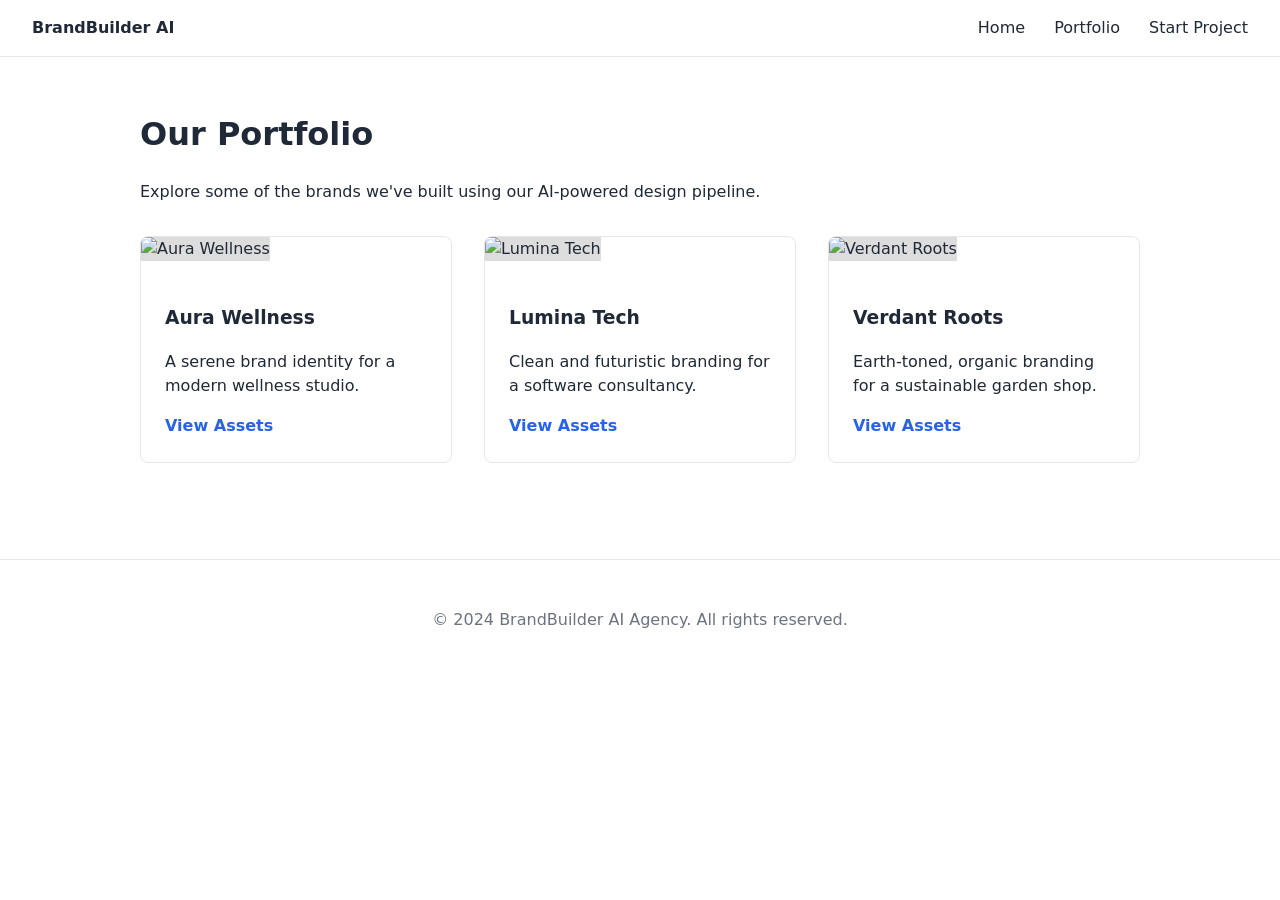
==== web/portfolio.html @ eec410d2 "feat: add agency website structure (homepage, portfolio, intake form)" ====
<!DOCTYPE html>
<html lang="en">
<head>
    <meta charset="UTF-8">
    <meta name="viewport" content="width=device-width, initial-scale=1.0">
    <title>Portfolio - BrandBuilder AI</title>
    <link rel="stylesheet" href="style.css">
</head>
<body>
    <header>
        <div class="logo"><strong>BrandBuilder AI</strong></div>
        <nav>
            <a href="index.html">Home</a>
            <a href="portfolio.html">Portfolio</a>
            <a href="intake-form.html">Start Project</a>
        </nav>
    </header>

    <div class="container">
        <h1>Our Portfolio</h1>
        <p>Explore some of the brands we've built using our AI-powered design pipeline.</p>

        <div class="portfolio-grid">
            <div class="portfolio-item">
                <img src="https://via.placeholder.com/400x200?text=Aura+Wellness" alt="Aura Wellness">
                <div class="content">
                    <h3>Aura Wellness</h3>
                    <p>A serene brand identity for a modern wellness studio.</p>
                    <a href="/home/team/shared/portfolio/aura-wellness/" class="btn" style="background-color: transparent; color: var(--primary-color); padding: 0;">View Assets</a>
                </div>
            </div>
            <div class="portfolio-item">
                <img src="https://via.placeholder.com/400x200?text=Lumina+Tech" alt="Lumina Tech">
                <div class="content">
                    <h3>Lumina Tech</h3>
                    <p>Clean and futuristic branding for a software consultancy.</p>
                    <a href="/home/team/shared/portfolio/lumina-tech/" class="btn" style="background-color: transparent; color: var(--primary-color); padding: 0;">View Assets</a>
                </div>
            </div>
            <div class="portfolio-item">
                <img src="https://via.placeholder.com/400x200?text=Verdant+Roots" alt="Verdant Roots">
                <div class="content">
                    <h3>Verdant Roots</h3>
                    <p>Earth-toned, organic branding for a sustainable garden shop.</p>
                    <a href="/home/team/shared/portfolio/verdant-roots/" class="btn" style="background-color: transparent; color: var(--primary-color); padding: 0;">View Assets</a>
                </div>
            </div>
        </div>
    </div>

    <footer>
        <p>&copy; 2024 BrandBuilder AI Agency. All rights reserved.</p>
    </footer>
</body>
</html>
---- web/style.css ----
:root {
  --primary-color: #2563eb;
  --secondary-color: #1e40af;
  --text-color: #1f2937;
  --bg-color: #ffffff;
  --section-bg: #f3f4f6;
  --border-color: #e5e7eb;
}

body {
  font-family: 'Inter', system-ui, -apple-system, sans-serif;
  line-height: 1.5;
  color: var(--text-color);
  background-color: var(--bg-color);
  margin: 0;
  padding: 0;
}

header {
  background-color: var(--bg-color);
  border-bottom: 1px solid var(--border-color);
  padding: 1rem 2rem;
  display: flex;
  justify-content: space-between;
  align-items: center;
}

nav a {
  margin-left: 1.5rem;
  text-decoration: none;
  color: var(--text-color);
  font-weight: 500;
}

nav a:hover {
  color: var(--primary-color);
}

.container {
  max-width: 1000px;
  margin: 0 auto;
  padding: 2rem;
}

.hero {
  padding: 4rem 2rem;
  text-align: center;
  background-color: var(--section-bg);
}

.hero h1 {
  font-size: 3rem;
  margin-bottom: 1rem;
}

.hero p {
  font-size: 1.25rem;
  color: #4b5563;
  max-width: 600px;
  margin: 0 auto 2rem;
}

.btn {
  display: inline-block;
  background-color: var(--primary-color);
  color: white;
  padding: 0.75rem 1.5rem;
  border-radius: 0.375rem;
  text-decoration: none;
  font-weight: 600;
  transition: background-color 0.2s;
}

.btn:hover {
  background-color: var(--secondary-color);
}

.portfolio-grid {
  display: grid;
  grid-template-columns: repeat(auto-fit, minmax(300px, 1fr));
  gap: 2rem;
  margin-top: 2rem;
}

.portfolio-item {
  border: 1px solid var(--border-color);
  border-radius: 0.5rem;
  overflow: hidden;
  transition: transform 0.2s;
}

.portfolio-item:hover {
  transform: translateY(-4px);
}

.portfolio-item img {
  width: 100%;
  height: 200px;
  object-fit: cover;
  background-color: #ddd;
}

.portfolio-item .content {
  padding: 1.5rem;
}

.form-group {
  margin-bottom: 1.5rem;
}

label {
  display: block;
  margin-bottom: 0.5rem;
  font-weight: 500;
}

input, textarea, select {
  width: 100%;
  padding: 0.75rem;
  border: 1px solid var(--border-color);
  border-radius: 0.375rem;
  font-size: 1rem;
}

footer {
  text-align: center;
  padding: 2rem;
  border-top: 1px solid var(--border-color);
  margin-top: 4rem;
  color: #6b7280;
}
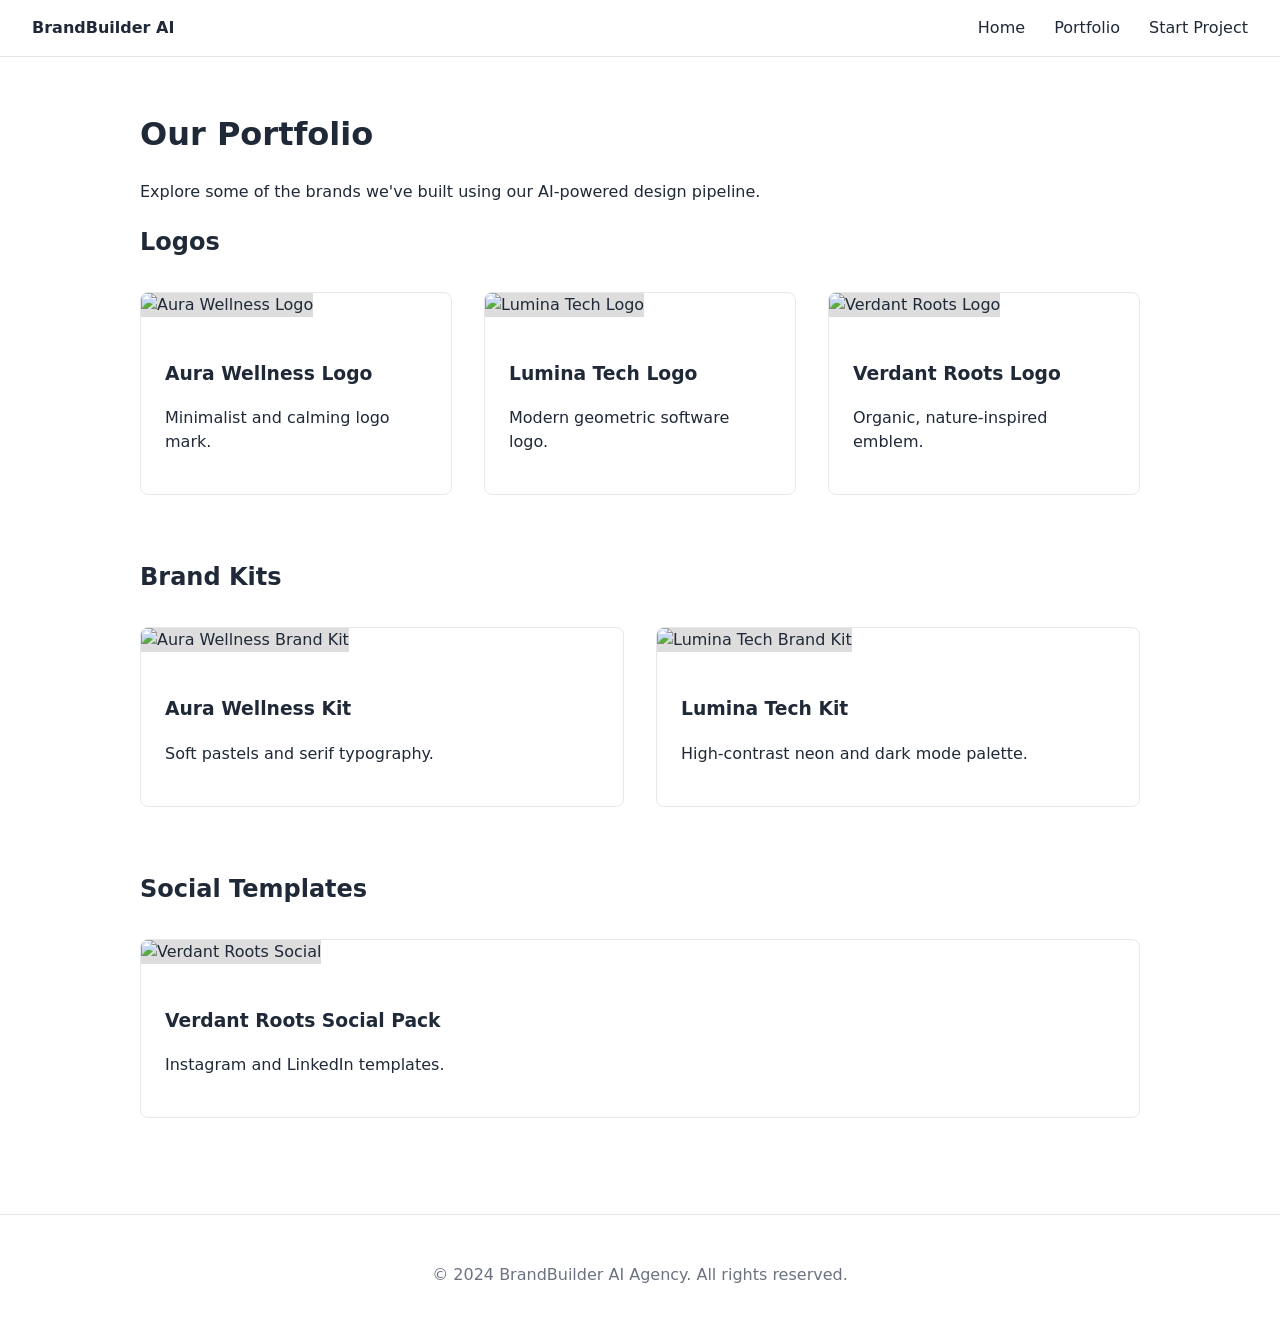
==== commit 3eb3e2df: "style: categorize portfolio by asset type (logos, kits, social)" ====
--- a/web/portfolio.html
+++ b/web/portfolio.html
@@ -20,32 +20,65 @@
         <h1>Our Portfolio</h1>
         <p>Explore some of the brands we've built using our AI-powered design pipeline.</p>
 
-        <div class="portfolio-grid">
-            <div class="portfolio-item">
-                <img src="https://via.placeholder.com/400x200?text=Aura+Wellness" alt="Aura Wellness">
-                <div class="content">
-                    <h3>Aura Wellness</h3>
-                    <p>A serene brand identity for a modern wellness studio.</p>
-                    <a href="/home/team/shared/portfolio/aura-wellness/" class="btn" style="background-color: transparent; color: var(--primary-color); padding: 0;">View Assets</a>
+        <section>
+            <h2>Logos</h2>
+            <div class="portfolio-grid">
+                <div class="portfolio-item">
+                    <img src="https://via.placeholder.com/400x200?text=Aura+Wellness+Logo" alt="Aura Wellness Logo">
+                    <div class="content">
+                        <h3>Aura Wellness Logo</h3>
+                        <p>Minimalist and calming logo mark.</p>
+                    </div>
+                </div>
+                <div class="portfolio-item">
+                    <img src="https://via.placeholder.com/400x200?text=Lumina+Tech+Logo" alt="Lumina Tech Logo">
+                    <div class="content">
+                        <h3>Lumina Tech Logo</h3>
+                        <p>Modern geometric software logo.</p>
+                    </div>
+                </div>
+                <div class="portfolio-item">
+                    <img src="https://via.placeholder.com/400x200?text=Verdant+Roots+Logo" alt="Verdant Roots Logo">
+                    <div class="content">
+                        <h3>Verdant Roots Logo</h3>
+                        <p>Organic, nature-inspired emblem.</p>
+                    </div>
                 </div>
             </div>
-            <div class="portfolio-item">
-                <img src="https://via.placeholder.com/400x200?text=Lumina+Tech" alt="Lumina Tech">
-                <div class="content">
-                    <h3>Lumina Tech</h3>
-                    <p>Clean and futuristic branding for a software consultancy.</p>
-                    <a href="/home/team/shared/portfolio/lumina-tech/" class="btn" style="background-color: transparent; color: var(--primary-color); padding: 0;">View Assets</a>
+        </section>
+
+        <section style="margin-top: 4rem;">
+            <h2>Brand Kits</h2>
+            <div class="portfolio-grid">
+                <div class="portfolio-item">
+                    <img src="https://via.placeholder.com/400x200?text=Aura+Wellness+Brand+Kit" alt="Aura Wellness Brand Kit">
+                    <div class="content">
+                        <h3>Aura Wellness Kit</h3>
+                        <p>Soft pastels and serif typography.</p>
+                    </div>
+                </div>
+                <div class="portfolio-item">
+                    <img src="https://via.placeholder.com/400x200?text=Lumina+Tech+Brand+Kit" alt="Lumina Tech Brand Kit">
+                    <div class="content">
+                        <h3>Lumina Tech Kit</h3>
+                        <p>High-contrast neon and dark mode palette.</p>
+                    </div>
                 </div>
             </div>
-            <div class="portfolio-item">
-                <img src="https://via.placeholder.com/400x200?text=Verdant+Roots" alt="Verdant Roots">
-                <div class="content">
-                    <h3>Verdant Roots</h3>
-                    <p>Earth-toned, organic branding for a sustainable garden shop.</p>
-                    <a href="/home/team/shared/portfolio/verdant-roots/" class="btn" style="background-color: transparent; color: var(--primary-color); padding: 0;">View Assets</a>
+        </section>
+
+        <section style="margin-top: 4rem;">
+            <h2>Social Templates</h2>
+            <div class="portfolio-grid">
+                <div class="portfolio-item">
+                    <img src="https://via.placeholder.com/400x200?text=Verdant+Roots+Social" alt="Verdant Roots Social">
+                    <div class="content">
+                        <h3>Verdant Roots Social Pack</h3>
+                        <p>Instagram and LinkedIn templates.</p>
+                    </div>
                 </div>
             </div>
-        </div>
+        </section>
     </div>
 
     <footer>
